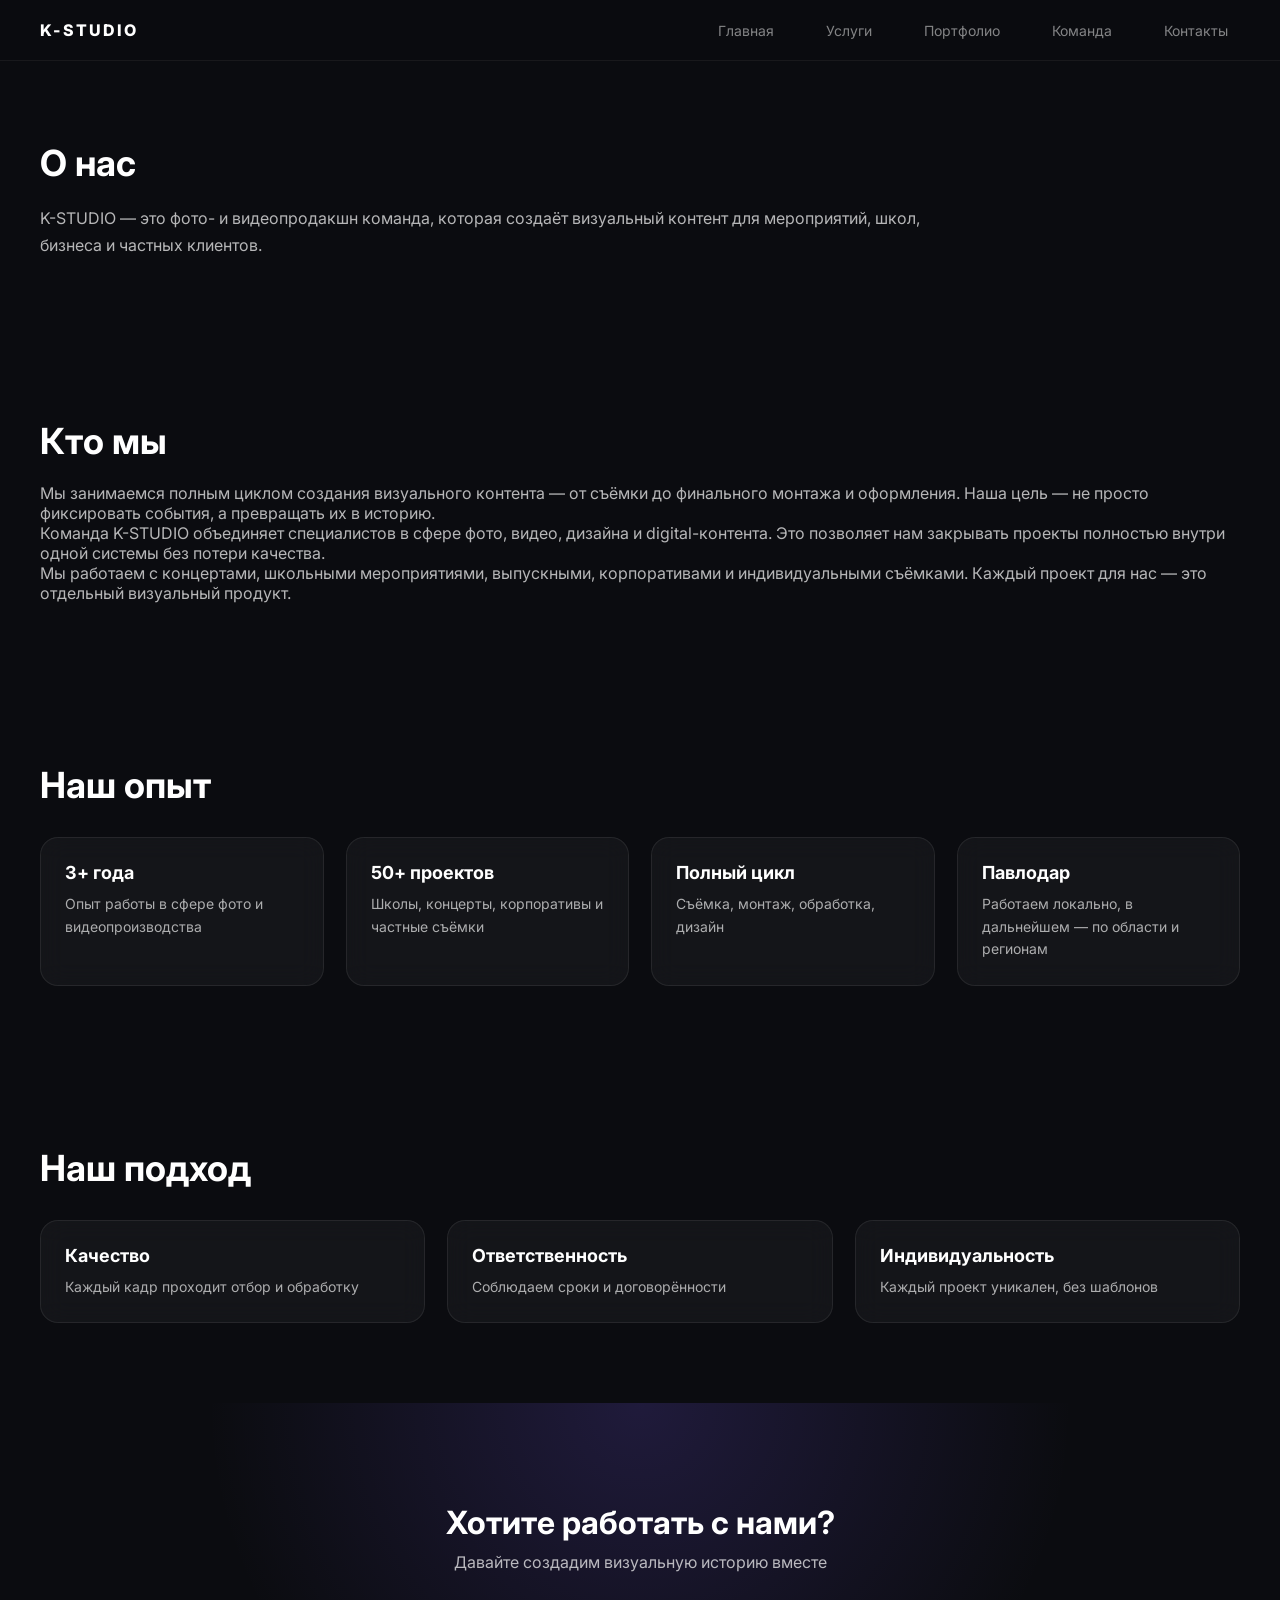
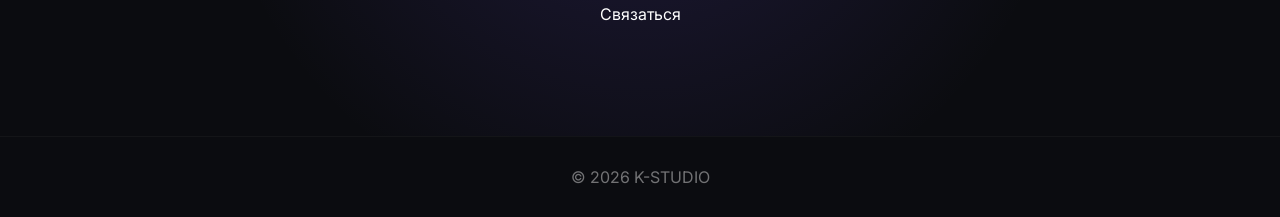
==== pages/about.html @ 14543ec0 "Add files via upload" ====
<!DOCTYPE html>
<html lang="ru">
<head>
  <meta charset="UTF-8" />
  <meta name="viewport" content="width=device-width, initial-scale=1.0"/>
  <title>K-STUDIO | О нас</title>

  <link rel="stylesheet" href="../css/style.css">
  <link href="https://fonts.googleapis.com/css2?family=Inter:wght@300;400;600;800&display=swap" rel="stylesheet">
</head>

<body>

<!-- HEADER -->
<header class="header">
  <div class="logo">K-STUDIO</div>

<!-- BURGER -->
        <div class="burger" id="burger">
            <span></span>
            <span></span>
            <span></span>
        </div>

        <nav class="nav" id="nav">
    <a href="../index.html">Главная</a>
    <a href="services.html">Услуги</a>
    <a href="portfolio.html">Портфолио</a>
    <a href="team.html">Команда</a>
    <a href="contact.html">Контакты</a>
  </nav>
</header>

<!-- HERO -->
<section class="section">

  <h1 class="title">О нас</h1>

  <p style="color: rgba(255,255,255,0.7); max-width: 900px; line-height: 1.7;">
    K-STUDIO — это фото- и видеопродакшн команда, которая создаёт визуальный контент для мероприятий, школ, бизнеса и частных клиентов.
  </p>

</section>

<!-- ABOUT TEXT -->
<section class="section">

  <div class="services-intro">

    <h2 class="title">Кто мы</h2>

    <p class="intro-text">
      Мы занимаемся полным циклом создания визуального контента — от съёмки до финального монтажа и оформления.
      Наша цель — не просто фиксировать события, а превращать их в историю.
    </p>

    <p class="intro-text">
      Команда K-STUDIO объединяет специалистов в сфере фото, видео, дизайна и digital-контента.
      Это позволяет нам закрывать проекты полностью внутри одной системы без потери качества.
    </p>

    <p class="intro-text">
      Мы работаем с концертами, школьными мероприятиями, выпускными, корпоративами и индивидуальными съёмками.
      Каждый проект для нас — это отдельный визуальный продукт.
    </p>

  </div>

</section>

<!-- NUMBERS -->
<section class="section">

  <h2 class="title">Наш опыт</h2>

  <div class="services-grid">

    <div class="service-card">
      <h3>3+ года</h3>
      <p>Опыт работы в сфере фото и видеопроизводства</p>
    </div>

    <div class="service-card">
      <h3>50+ проектов</h3>
      <p>Школы, концерты, корпоративы и частные съёмки</p>
    </div>

    <div class="service-card">
      <h3>Полный цикл</h3>
      <p>Съёмка, монтаж, обработка, дизайн</p>
    </div>

    <div class="service-card">
      <h3>Павлодар</h3>
      <p>Работаем локально, в дальнейшем — по области и регионам</p>
    </div>

  </div>

</section>

<!-- PRINCIPLES -->
<section class="section">

  <h2 class="title">Наш подход</h2>

  <div class="services-grid">

    <div class="service-card">
      <h3>Качество</h3>
      <p>Каждый кадр проходит отбор и обработку</p>
    </div>

    <div class="service-card">
      <h3>Ответственность</h3>
      <p>Соблюдаем сроки и договорённости</p>
    </div>

    <div class="service-card">
      <h3>Индивидуальность</h3>
      <p>Каждый проект уникален, без шаблонов</p>
    </div>

  </div>

</section>

<!-- CTA -->
<section class="cta">

  <h2>Хотите работать с нами?</h2>

  <p style="color: rgba(255,255,255,0.7); margin-top: 10px;">
    Давайте создадим визуальную историю вместе
  </p>

  <a href="contact.html" class="btn">Связаться</a>

</section>

<!-- FOOTER -->
<footer class="footer">
  <p>© 2026 K-STUDIO</p>
</footer>


<script src="/js/main.js"></script>
</body>
</html>
---- css/style.css ----
* {
  margin: 0;
  padding: 0;
  box-sizing: border-box;
  font-family: Inter, sans-serif;
}

body {
  background: var(--bg);
  color: var(--text);
}

/* HEADER */
.header {
  position: fixed;
  top: 0;
  width: 100%;
  padding: 20px 40px;
  display: flex;
  justify-content: space-between;
  align-items: center;
  backdrop-filter: blur(14px);
  z-index: 1000;
}

.logo {
  font-weight: 800;
  letter-spacing: 2px;
}

.nav a {
  margin: 0 12px;
  text-decoration: none;
  color: var(--text);
  opacity: 0.7;
  font-size: 14px;
  transition: 0.3s;
}

.nav a:hover {
  opacity: 1;
}

/* HERO */
.hero {
  height: 100vh;
  position: relative;
  display: flex;
  align-items: center;
  justify-content: center;
  text-align: center;
}

.hero-video {
  position: absolute;
  width: 100%;
  height: 100%;
  object-fit: cover;
  z-index: -2;
}

.hero-overlay {
  position: absolute;
  width: 100%;
  height: 100%;
  background: rgba(0,0,0,0.65);
  z-index: -1;
}

.hero-content h1 {
  font-size: 54px;
  font-weight: 800;
}

.hero-content p {
  margin-top: 12px;
  color: var(--muted);
}

/* BUTTON */
.btn {
  display: inline-block;
  margin-top: 20px;
  padding: 12px 22px;
  background: var(--accent);
  color: white;
  border-radius: 10px;
  text-decoration: none;
  transition: 0.3s;
}

.btn:hover {
  transform: translateY(-3px);
}

/* SECTIONS */
.section {
  padding: 100px 40px;
}

.title {
  font-size: 34px;
  margin-bottom: 30px;
}

/* GRID */
.grid {
  display: grid;
  grid-template-columns: repeat(auto-fit, minmax(220px, 1fr));
  gap: 20px;
}

.card {
  background: var(--card);
  border: 1px solid var(--border);
  padding: 20px;
  border-radius: 16px;
  transition: 0.3s;
}

.card:hover {
  transform: translateY(-6px);
}

/* PORTFOLIO */
.portfolio-grid {
  display: grid;
  grid-template-columns: repeat(auto-fit, minmax(260px, 1fr));
  gap: 15px;
}

.portfolio-grid img {
  width: 100%;
  height: 260px;
  object-fit: cover;
  border-radius: 16px;
  transition: 0.3s;
}

.portfolio-grid img:hover {
  transform: scale(1.03);
}

/* CTA */
.cta {
  text-align: center;
  padding: 120px 40px;
  background: linear-gradient(45deg, var(--accent), #2d3436);
}

/* FOOTER */
.footer {
  text-align: center;
  padding: 40px;
  opacity: 0.6;
}

.hero-overlay {
  position: absolute;
  inset: 0;
  background: linear-gradient(
    180deg,
    rgba(0,0,0,0.6),
    rgba(0,0,0,0.85)
  );
  z-index: -1;
}

.hero-video {
  position: absolute;
  inset: 0;
  width: 100%;
  height: 100%;
  object-fit: cover;
  z-index: -2;
  filter: saturate(1.1) contrast(1.1);
}

.hero-content {
  animation: fadeUp 1.2s ease forwards;
}

@keyframes fadeUp {
  from {
    opacity: 0;
    transform: translateY(20px);
  }
  to {
    opacity: 1;
    transform: translateY(0);
  }
}

/* === INFO BLOCK (K-STUDIO PREMIUM) === */

.info-section {
  padding: 110px 40px;
}

.info-grid {
  display: grid;
  grid-template-columns: repeat(auto-fit, minmax(280px, 1fr));
  gap: 22px;
}

/* карточка */
.info-card {
  background: rgba(255, 255, 255, 0.04);
  border: 1px solid rgba(255, 255, 255, 0.08);
  border-radius: 18px;
  padding: 26px;
  backdrop-filter: blur(14px);
  transition: all 0.35s ease;
  position: relative;
  overflow: hidden;
}

/* мягкий световой акцент */
.info-card::before {
  content: "";
  position: absolute;
  top: -40%;
  left: -40%;
  width: 200%;
  height: 200%;
  background: radial-gradient(
    circle,
    rgba(124, 92, 255, 0.18),
    transparent 60%
  );
  opacity: 0;
  transition: 0.4s ease;
}

/* hover эффект */
.info-card:hover {
  transform: translateY(-10px);
  border-color: rgba(124, 92, 255, 0.4);
  box-shadow: 0 25px 60px rgba(0, 0, 0, 0.5);
}

.info-card:hover::before {
  opacity: 1;
}

/* заголовок */
.info-card h3 {
  font-size: 18px;
  margin-bottom: 12px;
  color: #fff;
  letter-spacing: 0.5px;
}

/* текст */
.info-card p {
  font-size: 14px;
  line-height: 1.7;
  color: rgba(255, 255, 255, 0.65);
}

/* акцентные слова (если используешь <b>) */
.info-card b {
  color: #ffffff;
}

.services-grid {
  display: grid;
  grid-template-columns: repeat(auto-fit, minmax(260px, 1fr));
  gap: 22px;
}

.service-card {
  background: rgba(255, 255, 255, 0.04);
  border: 1px solid rgba(255, 255, 255, 0.08);
  border-radius: 18px;
  padding: 24px;
  transition: 0.35s ease;
  backdrop-filter: blur(12px);
  position: relative;
  overflow: hidden;
}

.service-card:hover {
  transform: translateY(-8px);
  border-color: rgba(124, 92, 255, 0.4);
  box-shadow: 0 20px 50px rgba(0, 0, 0, 0.45);
}

/* заголовок */
.service-card h3 {
  font-size: 18px;
  margin-bottom: 10px;
  color: #fff;
}

/* описание снизу */
.service-card p {
  font-size: 14px;
  line-height: 1.6;
  color: rgba(255, 255, 255, 0.65);
}

.price-box {
  margin-top: 14px;
  padding: 10px 14px;
  border: 1px solid rgba(124, 92, 255, 0.5);
  border-radius: 12px;
  display: inline-block;
  color: #fff;
  font-weight: 600;
  font-size: 14px;
  background: rgba(124, 92, 255, 0.08);
  backdrop-filter: blur(10px);
  transition: 0.3s ease;
}

.service-card:hover .price-box {
  background: rgba(124, 92, 255, 0.18);
  transform: scale(1.03);
}

/* =========================
   BASE (фикс тёмной темы)
========================= */

body {
  margin: 0;
  font-family: 'Inter', sans-serif;
  background: #0b0c10;
  color: #ffffff;
}

* {
  box-sizing: border-box;
}

/* =========================
   LAYOUT
========================= */

.section {
  padding: 80px 40px;
}

/* заголовки */
.title {
  font-size: 36px;
  font-weight: 700;
  margin-bottom: 20px;
  color: #ffffff;
}

/* мутный текст */
p {
  color: rgba(255,255,255,0.7);
}

/* =========================
   HEADER (если нет в общем CSS)
========================= */

.header {
  display: flex;
  justify-content: space-between;
  align-items: center;
  padding: 20px 40px;
  border-bottom: 1px solid rgba(255,255,255,0.06);
  background: rgba(11,12,16,0.8);
  backdrop-filter: blur(10px);
}

.logo {
  font-weight: 800;
  letter-spacing: 2px;
  color: #fff;
}

.nav a {
  margin-left: 20px;
  text-decoration: none;
  color: rgba(255,255,255,0.7);
  transition: 0.3s;
}

.nav a:hover {
  color: #fff;
}

/* =========================
   FILTER BUTTONS
========================= */

.portfolio-filters {
  display: flex;
  gap: 10px;
  flex-wrap: wrap;
  margin: 20px 0 30px;
}

.filter-btn {
  padding: 10px 16px;
  border-radius: 12px;
  border: 1px solid rgba(255,255,255,0.1);
  background: rgba(255,255,255,0.03);
  color: rgba(255,255,255,0.7);
  cursor: pointer;
  transition: 0.3s;
}

.filter-btn:hover {
  border-color: rgba(124,92,255,0.4);
  color: #fff;
}

.filter-btn.active {
  background: rgba(124,92,255,0.2);
  border-color: rgba(124,92,255,0.5);
  color: #fff;
}

/* =========================
   GALLERY
========================= */

.portfolio-grid {
  display: grid;
  grid-template-columns: repeat(auto-fit, minmax(240px, 1fr));
  gap: 14px;
}

.portfolio-grid img {
  width: 100%;
  height: 260px;
  object-fit: cover;
  border-radius: 16px;
  transition: 0.35s ease;
  display: block;
}

.portfolio-grid img:hover {
  transform: scale(1.04);
}

/* =========================
   CARDS (cases)
========================= */

.services-grid {
  display: grid;
  grid-template-columns: repeat(auto-fit, minmax(260px, 1fr));
  gap: 22px;
  margin-top: 30px;
}

.service-card {
  background: rgba(255,255,255,0.04);
  border: 1px solid rgba(255,255,255,0.08);
  border-radius: 18px;
  padding: 24px;
  transition: 0.3s ease;
}

.service-card:hover {
  transform: translateY(-8px);
  border-color: rgba(124,92,255,0.4);
  box-shadow: 0 20px 50px rgba(0,0,0,0.5);
}

.service-card h3 {
  color: #fff;
  margin-bottom: 10px;
}

.service-card p {
  color: rgba(255,255,255,0.65);
  line-height: 1.6;
}

.service-card a{
    text-decoration: none;
    color: rgba(255,255,255,0.65);
}

.service-card a:hover{
    color: rgba(126, 126, 126, 0.65);
}
/* =========================
   CTA
========================= */

.cta {
  text-align: center;
  padding: 100px 40px;
  background: radial-gradient(circle at top, rgba(124,92,255,0.18), transparent 60%);
}

.cta h2 {
  font-size: 32px;
  margin-bottom: 10px;
  color: #fff;
}

/* =========================
   FOOTER
========================= */

.footer {
  text-align: center;
  padding: 30px;
  border-top: 1px solid rgba(255,255,255,0.06);
  color: rgba(255,255,255,0.5);
}

/* =========================
   RESPONSIVE
========================= */

@media (max-width: 768px) {
  .section {
    padding: 60px 20px;
  }

  .portfolio-grid img {
    height: 220px;
  }
}

.team-grid {
  display: grid;
  grid-template-columns: repeat(auto-fit, minmax(260px, 1fr));
  gap: 22px;
  margin-top: 30px;
}

.team-card {
  background: rgba(255,255,255,0.04);
  border: 1px solid rgba(255,255,255,0.08);
  border-radius: 18px;
  padding: 20px;
  transition: 0.3s ease;
}

.team-card:hover {
  transform: translateY(-8px);
  border-color: rgba(124,92,255,0.4);
  box-shadow: 0 20px 50px rgba(0,0,0,0.5);
}

.team-card img {
  width: 100%;
  height: 220px;
  object-fit: cover;
  border-radius: 14px;
  margin-bottom: 14px;
}

.team-card h3 {
  color: #fff;
  margin-bottom: 4px;
}

.role {
  font-size: 13px;
  color: rgba(124,92,255,0.9);
  margin-bottom: 10px;
}

.team-card p {
  color: rgba(255,255,255,0.65);
  line-height: 1.6;
  font-size: 14px;
}

.lightbox {
  position: fixed;
  top: 0;
  left: 0;
  width: 100%;
  height: 100%;
  background: rgba(0,0,0,0.92);
  display: none;
  align-items: center;
  justify-content: center;
  z-index: 9999;
}

.lightbox img {
  max-width: 85%;
  max-height: 85%;
  border-radius: 12px;
}

.lightbox .close {
  position: absolute;
  top: 20px;
  right: 30px;
  font-size: 36px;
  color: #fff;
  cursor: pointer;
}

.lightbox .nav {
  position: absolute;
  top: 50%;
  transform: translateY(-50%);
  font-size: 40px;
  color: #fff;
  background: none;
  border: none;
  cursor: pointer;
  padding: 10px;
}

.lightbox .prev {
  left: 20px;
}

.lightbox .next {
  right: 20px;
}   

.contact-form {
  max-width: 700px;
  display: flex;
  flex-direction: column;
  gap: 12px;
}

.contact-form input,
.contact-form textarea {
  padding: 14px;
  border-radius: 12px;
  border: 1px solid rgba(255,255,255,0.1);
  background: rgba(255,255,255,0.03);
  color: #fff;
  outline: none;
}

.contact-form textarea {
  min-height: 120px;
  resize: none;
}

.contact-form button {
  padding: 14px;
  border: none;
  border-radius: 12px;
  background: rgba(124,92,255,0.7);
  color: #fff;
  cursor: pointer;
  transition: 0.3s;
}

.contact-form button:hover {
  background: rgba(124,92,255,1);
}

/* ===== HEADER BASE ===== */

.header {
  display: flex;
  justify-content: space-between;
  align-items: center;
  padding: 20px 40px;
  position: relative;
  z-index: 1000;
}

/* ===== NAV DESKTOP ===== */

.nav {
  display: flex;
  gap: 20px;
}

.nav a {
  color: rgba(255,255,255,0.7);
  text-decoration: none;
  transition: 0.3s;
}

.nav a:hover {
  color: #fff;
}

/* ===== BURGER ===== */

.burger {
  display: none;
  flex-direction: column;
  gap: 5px;
  cursor: pointer;
}

.burger span {
  width: 25px;
  height: 2px;
  background: #fff;
  transition: 0.3s;
}

/* ===== MOBILE ===== */

@media (max-width: 768px) {

  .burger {
    display: flex;
  }

  .nav {
    position: absolute;
    top: 70px;
    right: 0;
    width: 100%;
    background: rgba(11,12,16,0.98);
    backdrop-filter: blur(10px);

    flex-direction: column;
    align-items: center;
    gap: 25px;

    padding: 30px 0;

    display: none;
  }

  .nav.active {
    display: flex;
  }
}

@media (max-width: 768px) {

  .hero h1,
  .banner h1,
  .title {
    font-size: 28px;
    line-height: 1.2;
    text-align: center;
  }

  .hero p,
  .banner p {
    font-size: 14px;
    line-height: 1.6;
    text-align: center;
    padding: 0 15px;
  }

}
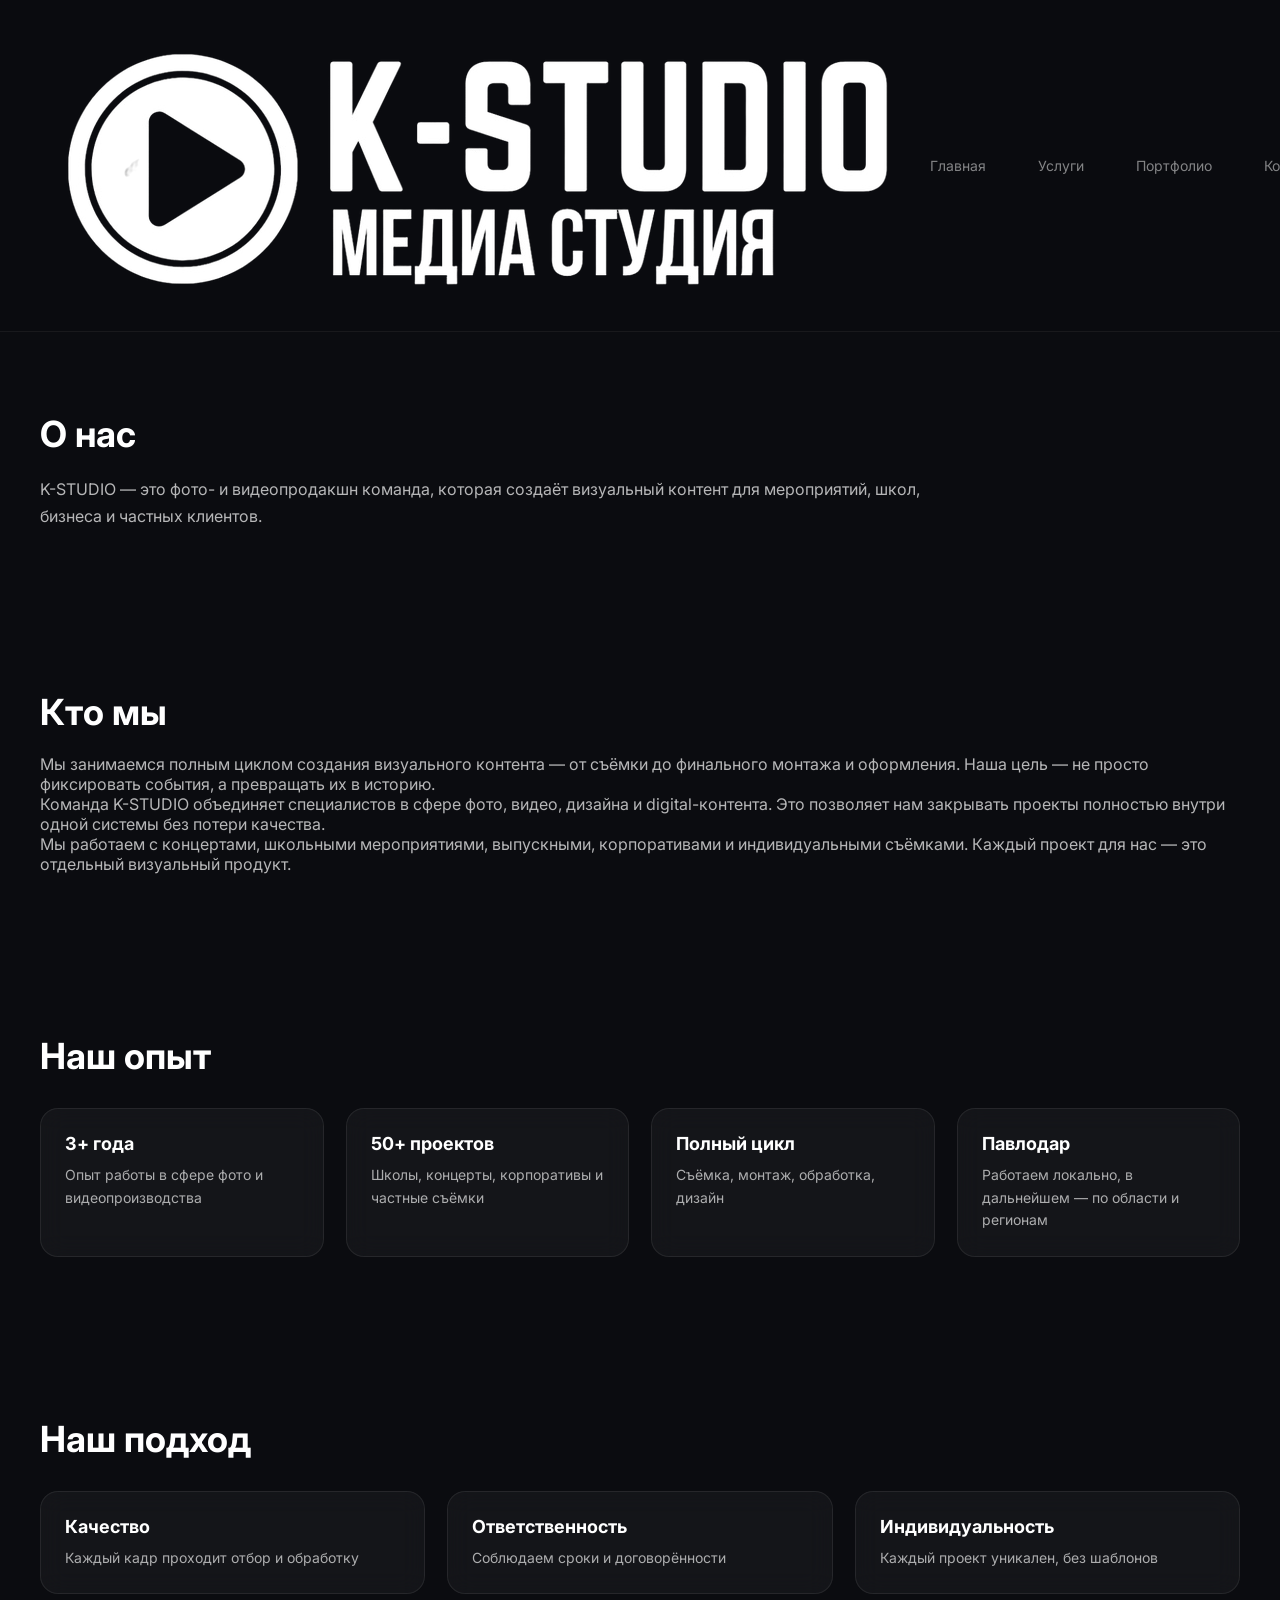
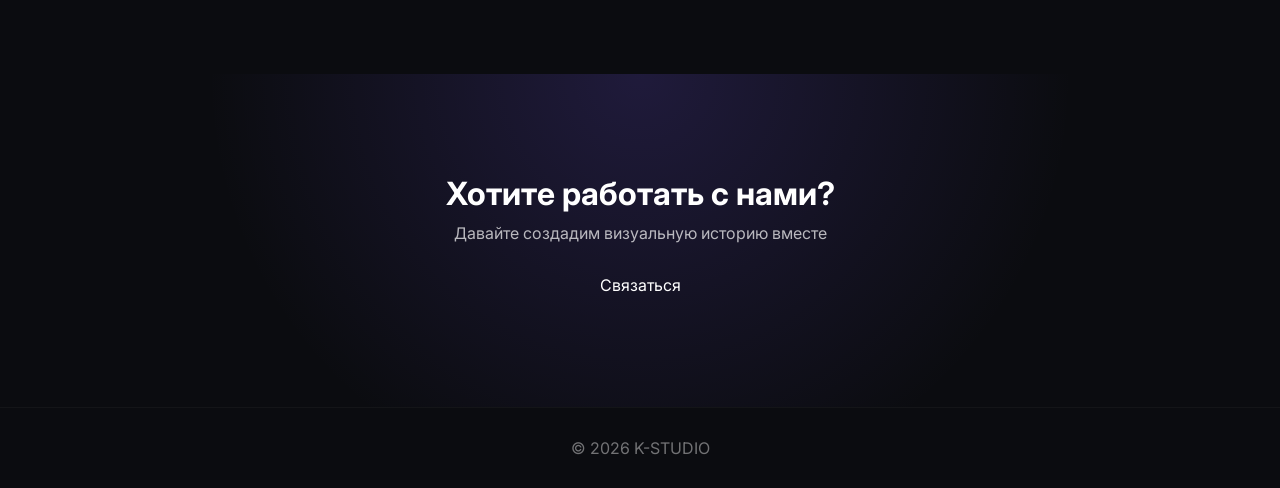
==== commit e52ea826: "Add files via upload" ====
--- a/pages/about.html
+++ b/pages/about.html
@@ -6,6 +6,7 @@
   <title>K-STUDIO | О нас</title>
 
   <link rel="stylesheet" href="../css/style.css">
+  <link rel="shortcut icon" href="/assets/images/2.png" type="image/x-icon">
   <link href="https://fonts.googleapis.com/css2?family=Inter:wght@300;400;600;800&display=swap" rel="stylesheet">
 </head>
 
@@ -13,7 +14,7 @@
 
 <!-- HEADER -->
 <header class="header">
-  <div class="logo">K-STUDIO</div>
+  <div class="logo"><img src="/assets/images/1.png" alt=""></div>
 
 <!-- BURGER -->
         <div class="burger" id="burger">
